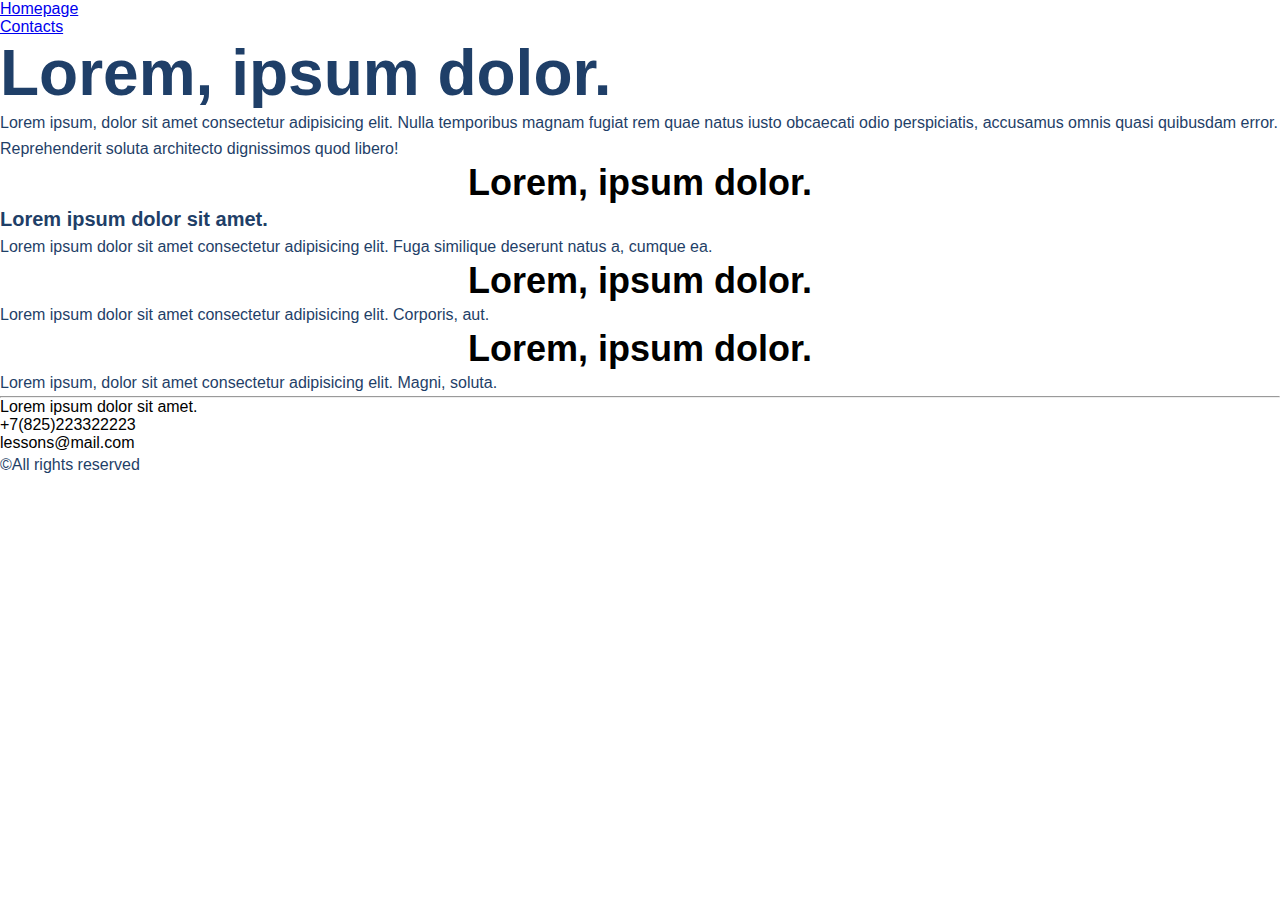
==== index.html @ d2305cfe "first commit" ====
<!DOCTYPE html>
<html lang="en">

<head>
    <meta charset="UTF-8">
    <meta http-equiv="X-UA-Compatible" content="IE=edge">
    <meta name="viewport" content="width=device-width, initial-scale=1.0">
    <title>Document</title>
    <link rel="stylesheet" href="style.css">
</head>

<body>
    <ul class="list">
        <li><a href="index.html">Homepage</a></li>
        <li><a href="contacts.html">Contacts</a></li>
    </ul>
    <h1 class="heading">Lorem, ipsum dolor.</h1>
    <p class="text">Lorem ipsum, dolor sit amet consectetur adipisicing elit. Nulla temporibus magnam fugiat rem quae
        natus iusto
        obcaecati odio perspiciatis, accusamus omnis quasi quibusdam error. Reprehenderit soluta architecto
        dignissimos
        quod libero!</p>
    <h3 class="heading__h3">Lorem, ipsum dolor.</h3>
    <h4 class="heading__h4">Lorem ipsum dolor sit amet.</h4>
    <p class="text">Lorem ipsum dolor sit amet consectetur adipisicing elit. Fuga similique deserunt natus a, cumque ea.
    </p>
    <h3 class="heading__h3">Lorem, ipsum dolor.</h3>
    <p class="text">Lorem ipsum dolor sit amet consectetur adipisicing elit. Corporis, aut.</p>
    <h3 class="heading__h3">Lorem, ipsum dolor.</h3>
    <p class="text">Lorem ipsum, dolor sit amet consectetur adipisicing elit. Magni, soluta.</p>
    <hr>
    <ul class="list">
        <li>Lorem ipsum dolor sit amet.</li>
        <li>+7(825)223322223</li>
        <li>lessons@mail.com</li>
    </ul>
    <p class="text">&copy;All rights reserved</p>

</body>

</html>
---- style.css ----
* {
    margin: 0;
    padding: 0;
}

body {
    font-family: sans-serif;
}

.text {
    font-size: 16px;
    line-height: 26px;
    color: #1F3F68;
}

.heading {
    font-size: 64px;
    color: #1F3F68;
}

.heading__h2 {
    font-weight: 500;
    font-size: 44px;
    text-align: center;
}

.heading__h3 {
    font-size: 36px;
    text-align: center;
}

.heading__h4 {
    font-size: 20px;
    line-height: 30px;
    color: #1F3F68;
}

.form {
    border: 1px solid #356EAD;
    box-sizing: border-box;
    border-radius: 10px;
    opacity: 0.4;
}

.button__submit {
    background: #5A98D0;
    box-shadow: 5px 20px 50px rgba(16, 112, 177, 0.2);
    border-radius: 10px;
    font-weight: 500;
    font-size: 16px;
    line-height: 26px;
    text-align: center;
    color: #FFFFFF;
    text-transform: uppercase;
}

.block {
    border: 1px solid #000;
    width: 350px;
    height: 250px;
    margin-left: 50px;
    margin-top: 20px;
    padding: 16px;
    box-sizing: border-box;
}
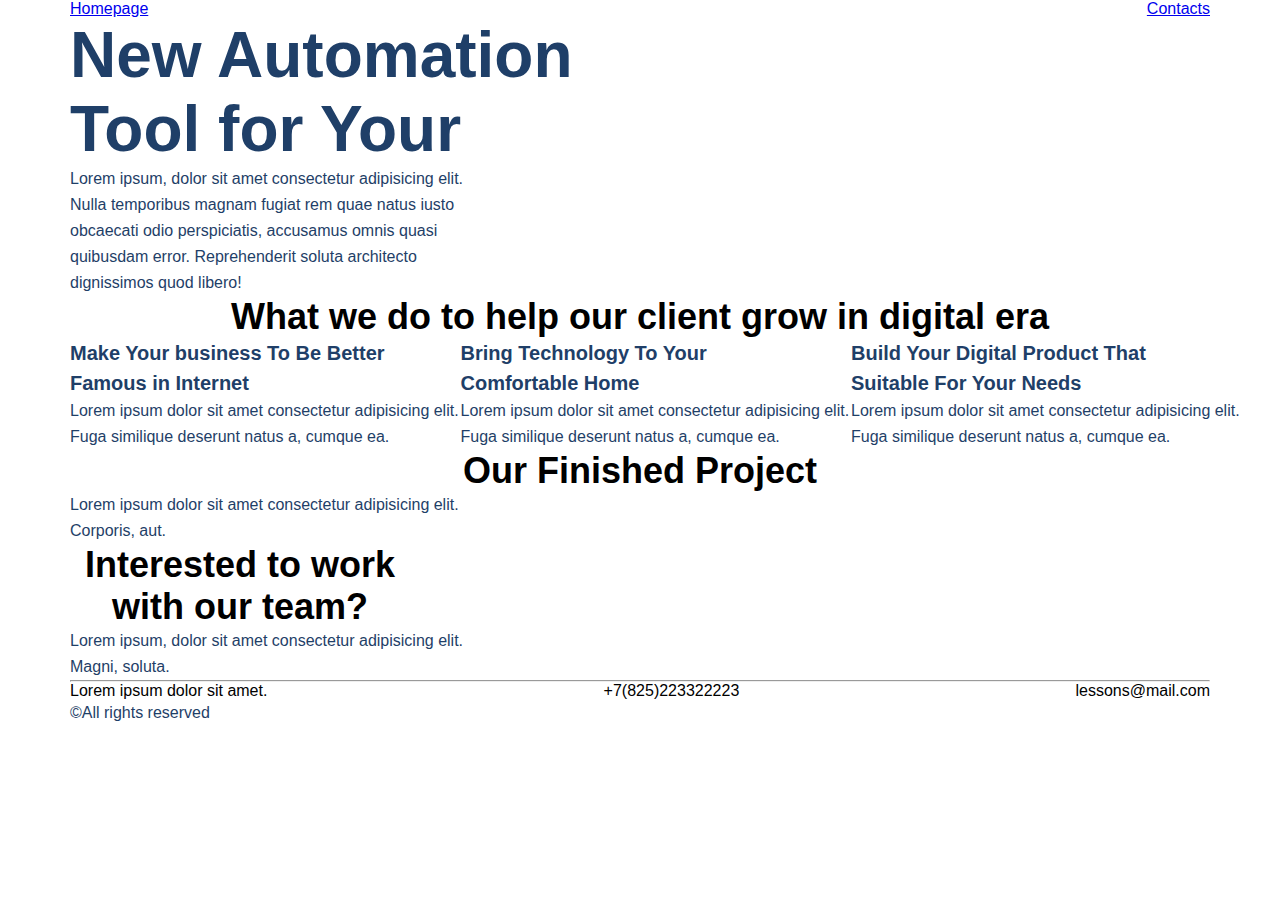
==== commit 180f2b28: "changed css" ====
--- a/index.html
+++ b/index.html
@@ -10,31 +10,80 @@
 </head>
 
 <body>
-    <ul class="list">
-        <li><a href="index.html">Homepage</a></li>
-        <li><a href="contacts.html">Contacts</a></li>
-    </ul>
-    <h1 class="heading">Lorem, ipsum dolor.</h1>
-    <p class="text">Lorem ipsum, dolor sit amet consectetur adipisicing elit. Nulla temporibus magnam fugiat rem quae
-        natus iusto
-        obcaecati odio perspiciatis, accusamus omnis quasi quibusdam error. Reprehenderit soluta architecto
-        dignissimos
-        quod libero!</p>
-    <h3 class="heading__h3">Lorem, ipsum dolor.</h3>
-    <h4 class="heading__h4">Lorem ipsum dolor sit amet.</h4>
-    <p class="text">Lorem ipsum dolor sit amet consectetur adipisicing elit. Fuga similique deserunt natus a, cumque ea.
-    </p>
-    <h3 class="heading__h3">Lorem, ipsum dolor.</h3>
-    <p class="text">Lorem ipsum dolor sit amet consectetur adipisicing elit. Corporis, aut.</p>
-    <h3 class="heading__h3">Lorem, ipsum dolor.</h3>
-    <p class="text">Lorem ipsum, dolor sit amet consectetur adipisicing elit. Magni, soluta.</p>
-    <hr>
-    <ul class="list">
-        <li>Lorem ipsum dolor sit amet.</li>
-        <li>+7(825)223322223</li>
-        <li>lessons@mail.com</li>
-    </ul>
-    <p class="text">&copy;All rights reserved</p>
+    <div class="container">
+        <ul class="menu">
+            <li><a href="index.html">Homepage</a></li>
+            <li><a href="contacts.html">Contacts</a></li>
+        </ul>
+
+        <div class="about-page">
+            <h1 class="heading">New Automation Tool for Your</h1>
+
+            <p class="text">Lorem ipsum, dolor sit amet consectetur adipisicing elit. Nulla temporibus magnam fugiat rem
+                quae
+                natus iusto
+                obcaecati odio perspiciatis, accusamus omnis quasi quibusdam error. Reprehenderit soluta architecto
+                dignissimos
+                quod libero!
+            </p>
+        </div>
+
+        <div class="benefits-page">
+            <h3 class="heading__h3 container">What we do to help our client grow in digital era</h3>
+
+            <div class="benefits-list">
+                <div class="benefit benefit-1">
+                    <h4 class="heading__h4">Make Your business To Be Better Famous in Internet</h4>
+                    <p class="text">Lorem ipsum dolor sit amet consectetur adipisicing elit. Fuga similique deserunt
+                        natus
+                        a, cumque
+                        ea.
+                    </p>
+                </div>
+
+                <div class="benefit benefit-2">
+                    <h4 class="heading__h4">Bring Technology To Your Comfortable Home</h4>
+                    <p class="text">Lorem ipsum dolor sit amet consectetur adipisicing elit. Fuga similique deserunt
+                        natus
+                        a, cumque
+                        ea.
+                    </p>
+                </div>
+
+                <div class="benefit benefit-3">
+                    <h4 class="heading__h4">Build Your Digital Product That Suitable For Your Needs</h4>
+                    <p class="text">Lorem ipsum dolor sit amet consectetur adipisicing elit. Fuga similique deserunt
+                        natus
+                        a, cumque
+                        ea.
+                    </p>
+                </div>
+            </div>
+        </div>
+
+        <div class="project-example container">
+            <h3 class="heading__h3">Our Finished Project</h3>
+            <p class="text">Lorem ipsum dolor sit amet consectetur adipisicing elit. Corporis, aut.</p>
+        </div>
+
+        <div class="call-to-action">
+            <h3 class="heading__h3">Interested to work with our team?</h3>
+            <p class="text">Lorem ipsum, dolor sit amet consectetur adipisicing elit. Magni, soluta.</p>
+        </div>
+
+        <hr>
+
+        <div class="footer">
+            <ul class="contacts">
+                <li>Lorem ipsum dolor sit amet.</li>
+                <li>+7(825)223322223</li>
+                <li>lessons@mail.com</li>
+            </ul>
+            <div class="copyright">
+                <p class="text">&copy;All rights reserved</p>
+            </div>
+        </div>
+    </div>
 
 </body>
 
--- a/style.css
+++ b/style.css
@@ -3,17 +3,31 @@
     padding: 0;
 }
 
+.container {
+    width: 1140px;
+    margin: 0 auto;
+    }
+
 body {
     font-family: sans-serif;
 }
 
+.menu {
+    list-style-type: none;
+    display: flex;
+    justify-content: space-between;
+    align-items: center;
+}
+
 .text {
     font-size: 16px;
+    width: 425px;
     line-height: 26px;
     color: #1F3F68;
 }
 
 .heading {
+    width: 510px;
     font-size: 64px;
     color: #1F3F68;
 }
@@ -35,6 +49,22 @@
     color: #1F3F68;
 }
 
+.benefits-list {
+    display: flex;
+    flex-wrap: wrap;
+    justify-content: space-between;
+}
+
+.benefit {
+    width: 359px;
+}
+
+.contacts-information-and-form {
+    display: flex;
+    flex-wrap: wrap;
+    justify-content: space-between;
+}
+
 .form {
     border: 1px solid #356EAD;
     box-sizing: border-box;
@@ -54,12 +84,21 @@
     text-transform: uppercase;
 }
 
-.block {
-    border: 1px solid #000;
-    width: 350px;
-    height: 250px;
-    margin-left: 50px;
-    margin-top: 20px;
-    padding: 16px;
-    box-sizing: border-box;
+.map-widget {
+    width: 100%;
+}
+
+.call-to-action {
+    width: 495px;
+}
+
+.call-to-action > .heading__h3 {
+    width: 340px;
+}
+
+.contacts {
+    list-style-type: none;
+    display: flex;
+    flex-wrap: wrap;
+    justify-content: space-between;
 }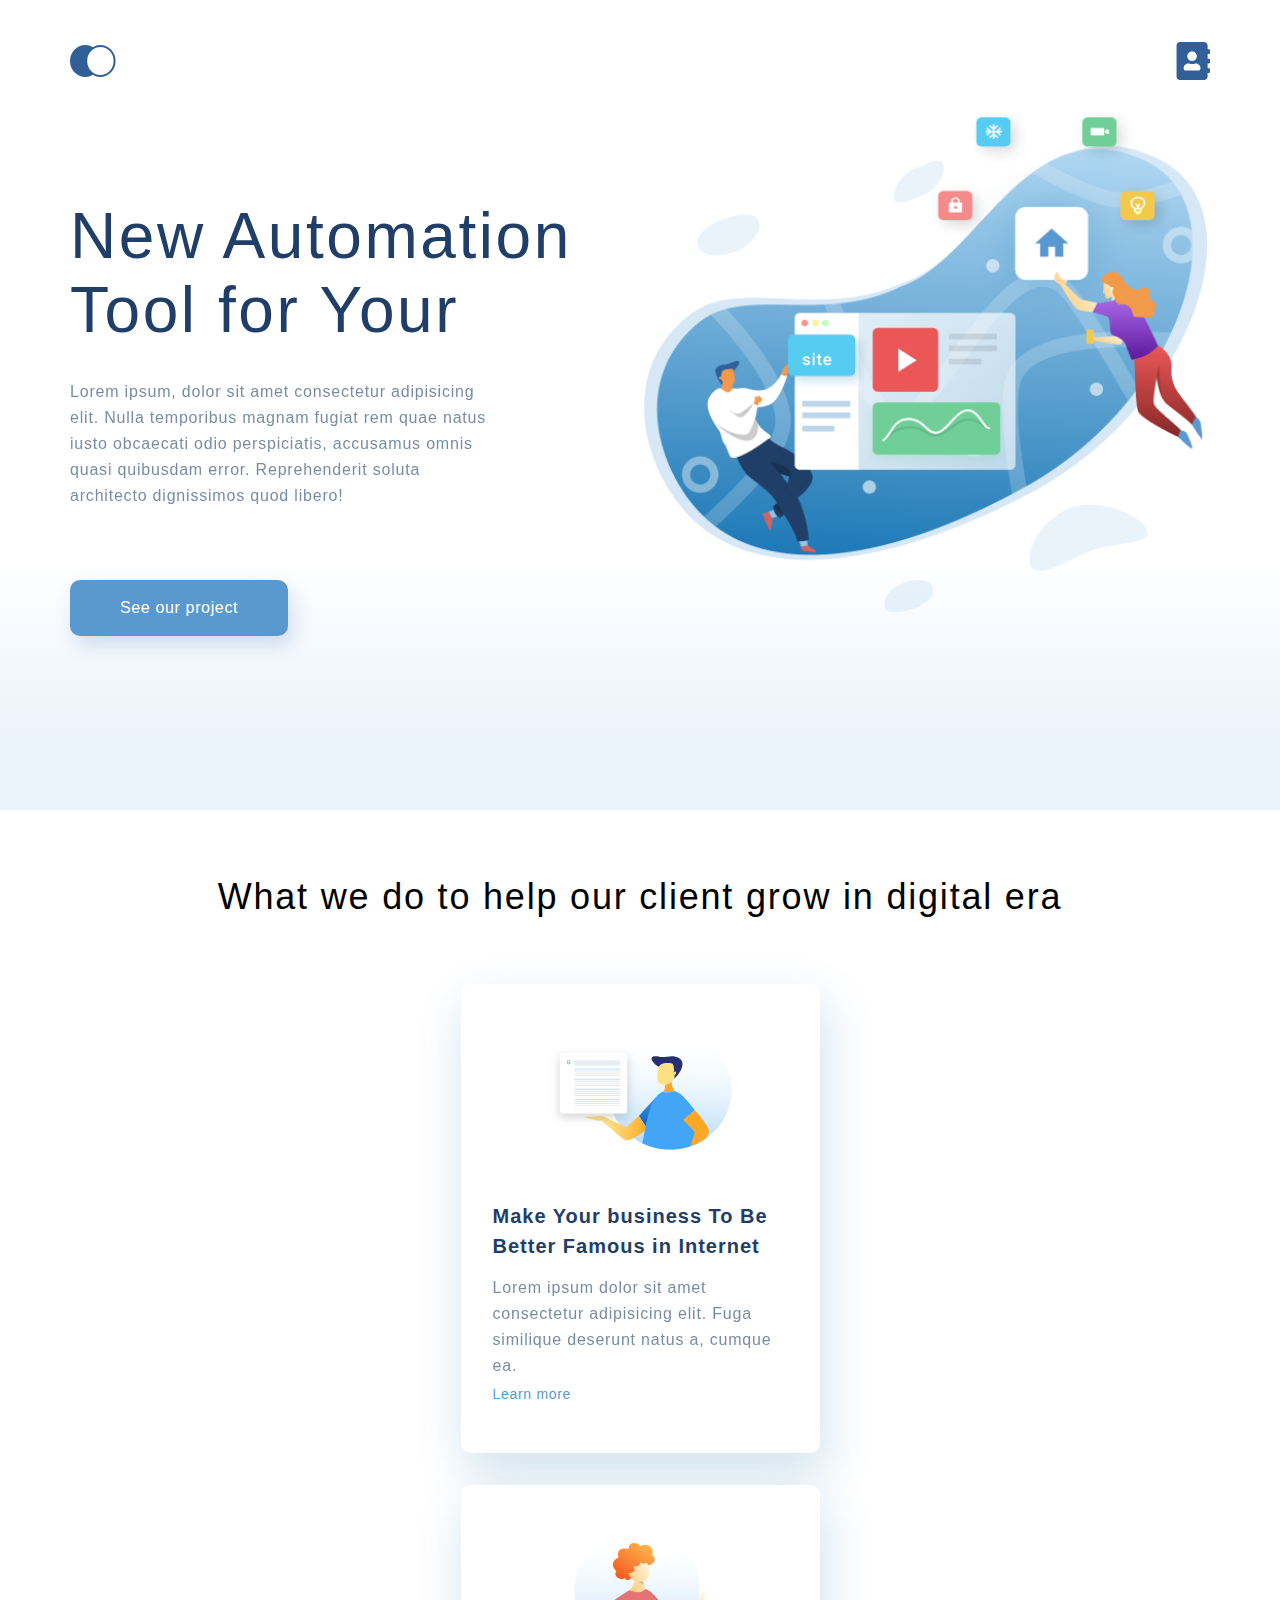
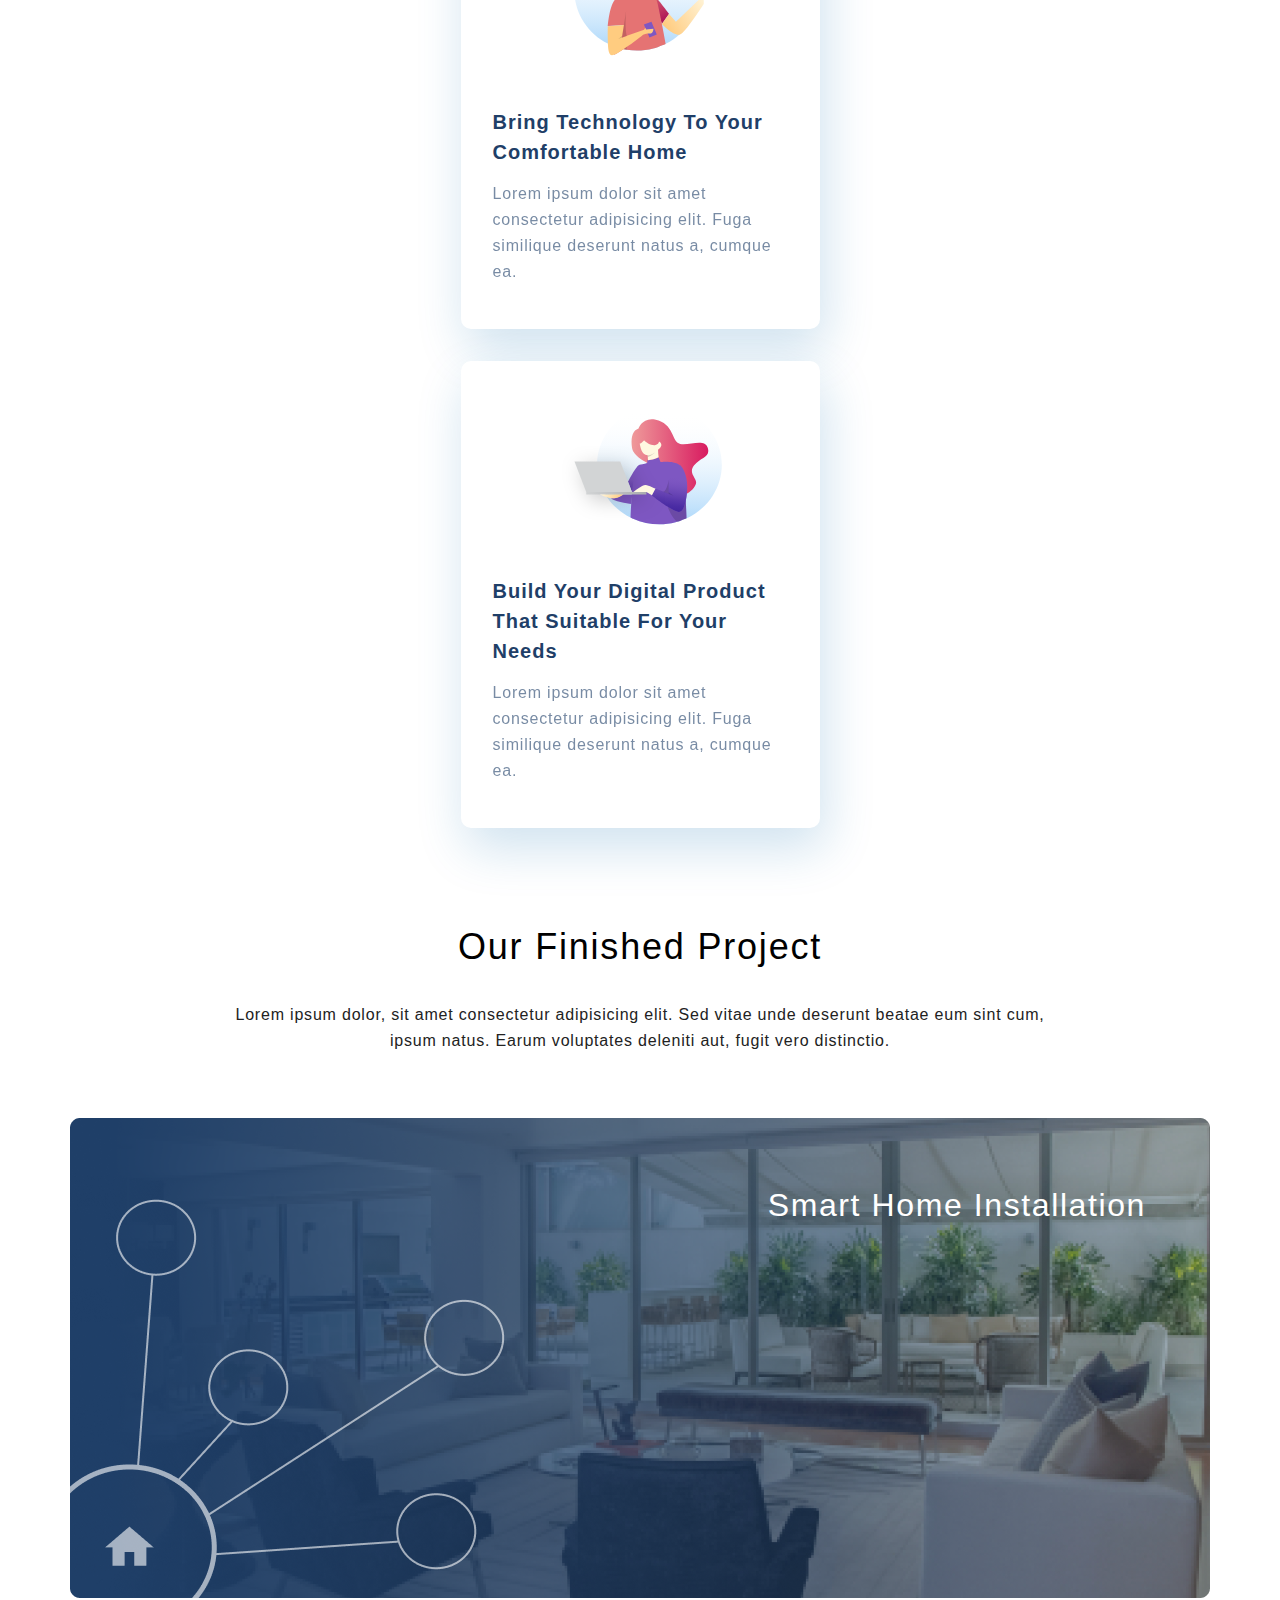
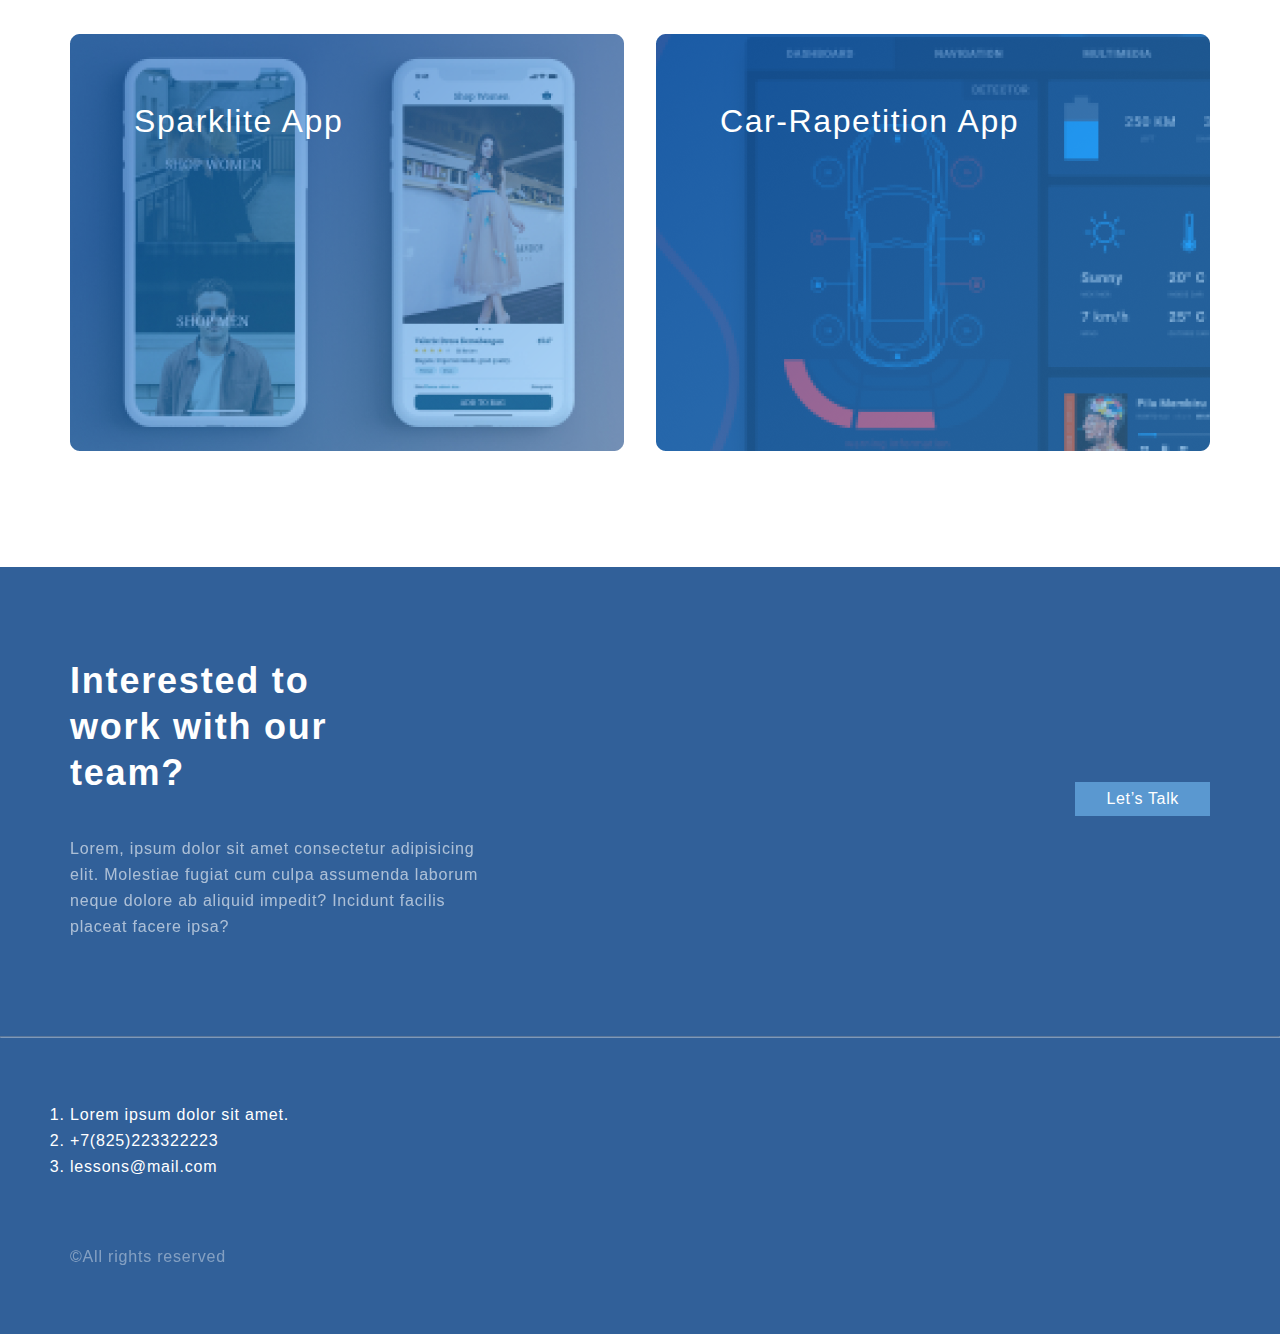
==== commit 64a4c928: "added styles from designers maquette" ====
--- a/index.html
+++ b/index.html
@@ -10,81 +10,118 @@
 </head>
 
 <body>
-    <div class="container">
-        <ul class="menu">
-            <li><a href="index.html">Homepage</a></li>
-            <li><a href="contacts.html">Contacts</a></li>
-        </ul>
+    <div class="about-page">
+        <div class="container about__box">
+            <ul class="menu">
+                <li><a href="index.html"><img src="images/logo.svg" alt="logo"></a></li>
+                <li><a href="contacts.html"><img src="images/contacts.svg" alt="contacts"></a></li>
+            </ul>
 
-        <div class="about-page">
-            <h1 class="heading">New Automation Tool for Your</h1>
+            <div class="about-info">
+                <h1 class="about-heading">New Automation Tool for Your</h1>
 
-            <p class="text">Lorem ipsum, dolor sit amet consectetur adipisicing elit. Nulla temporibus magnam fugiat rem
-                quae
-                natus iusto
-                obcaecati odio perspiciatis, accusamus omnis quasi quibusdam error. Reprehenderit soluta architecto
-                dignissimos
-                quod libero!
-            </p>
+                <p class="text text__about">Lorem ipsum, dolor sit amet consectetur adipisicing elit. Nulla temporibus
+                    magnam fugiat
+                    rem
+                    quae
+                    natus iusto
+                    obcaecati odio perspiciatis, accusamus omnis quasi quibusdam error. Reprehenderit soluta architecto
+                    dignissimos
+                    quod libero!
+                </p>
+                <a href="#" class="about__button">See our project</a>
+            </div>
         </div>
+    </div>
 
-        <div class="benefits-page">
-            <h3 class="heading__h3 container">What we do to help our client grow in digital era</h3>
+    <div class="benefits-page container">
+        <h3 class="heading">What we do to help our client grow in digital era</h3>
 
-            <div class="benefits-list">
-                <div class="benefit benefit-1">
-                    <h4 class="heading__h4">Make Your business To Be Better Famous in Internet</h4>
-                    <p class="text">Lorem ipsum dolor sit amet consectetur adipisicing elit. Fuga similique deserunt
-                        natus
-                        a, cumque
-                        ea.
+        <div class="benefits-list">
+            <div class="benefit">
+                <img class="benefit-img" src="images/benefit-1.svg" alt="benefit 1">
+                <h4 class="heading-mini">Make Your business To Be
+                    Better Famous in Internet</h4>
+                <p class="text">Lorem ipsum dolor sit amet consectetur adipisicing elit. Fuga similique deserunt
+                    natus
+                    a, cumque
+                    ea.
+                </p>
+                <a class="benefit__link" href="#">Learn more</a>
+            </div>
+
+            <div class="benefit">
+                <img class="benefit-img" src="images/benefit-2.svg" alt="benefit 2">
+                <h4 class="heading-mini">Bring Technology To Your
+                    Comfortable Home</h4>
+                <p class="text">Lorem ipsum dolor sit amet consectetur adipisicing elit. Fuga similique deserunt
+                    natus
+                    a, cumque
+                    ea.
+                </p>
+            </div>
+
+            <div class="benefit">
+                <img class="benefit-img" src="images/benefit-3.svg" alt="benefit 3">
+                <h4 class="heading-mini">Build Your Digital Product
+                    That Suitable For Your Needs</h4>
+                <p class="text">Lorem ipsum dolor sit amet consectetur adipisicing elit. Fuga similique deserunt
+                    natus
+                    a, cumque
+                    ea.
+                </p>
+            </div>
+        </div>
+    </div>
+
+    <div class="project-example container">
+        <h3 class="heading">Our Finished Project</h3>
+        <p class="text text-project">Lorem ipsum dolor, sit amet consectetur adipisicing elit. Sed vitae unde deserunt
+            beatae eum sint cum, ipsum natus. Earum voluptates deleniti aut, fugit vero distinctio.</p>
+
+        <div class="project__item">
+            <img class="project__img" src="images/smart-home.png" alt="smart home picture">
+            <p class="text__project">Smart Home Installation</p>
+        </div>
+        <div class="project__parent">
+            <div class="project__item project__item_margin">
+                <img class="project__img" src="images/sparklite.png" alt="phone picture">
+                <p class="text__project-item">Sparklite App</p>
+            </div>
+            <div class="project__item">
+                <img class="project__img" src="images/car-rapetition.png" alt="cars picture">
+                <p class="text__project-item">Car-Rapetition App</p>
+            </div>
+        </div>
+    </div>
+
+    <div class="footer">
+        <div class="container">
+            <div class="call-to-action">
+                <div class="call-to-action__text">
+                    <h3 class="heading__call-to-action">Interested to work with our team?</h3>
+                    <p class="text text__footer">Lorem, ipsum dolor sit amet consectetur adipisicing elit. Molestiae
+                        fugiat cum culpa assumenda laborum neque dolore ab aliquid impedit? Incidunt facilis placeat
+                        facere ipsa?
                     </p>
                 </div>
-
-                <div class="benefit benefit-2">
-                    <h4 class="heading__h4">Bring Technology To Your Comfortable Home</h4>
-                    <p class="text">Lorem ipsum dolor sit amet consectetur adipisicing elit. Fuga similique deserunt
-                        natus
-                        a, cumque
-                        ea.
-                    </p>
-                </div>
-
-                <div class="benefit benefit-3">
-                    <h4 class="heading__h4">Build Your Digital Product That Suitable For Your Needs</h4>
-                    <p class="text">Lorem ipsum dolor sit amet consectetur adipisicing elit. Fuga similique deserunt
-                        natus
-                        a, cumque
-                        ea.
-                    </p>
-                </div>
+                <a href="#" class="call-to-action__button">Let’s Talk</a>
             </div>
-        </div>
-
-        <div class="project-example container">
-            <h3 class="heading__h3">Our Finished Project</h3>
-            <p class="text">Lorem ipsum dolor sit amet consectetur adipisicing elit. Corporis, aut.</p>
-        </div>
-
-        <div class="call-to-action">
-            <h3 class="heading__h3">Interested to work with our team?</h3>
-            <p class="text">Lorem ipsum, dolor sit amet consectetur adipisicing elit. Magni, soluta.</p>
         </div>
 
         <hr>
 
-        <div class="footer">
-            <ul class="contacts">
-                <li>Lorem ipsum dolor sit amet.</li>
-                <li>+7(825)223322223</li>
-                <li>lessons@mail.com</li>
+        <div class="container">
+            <ul class="contacts__footer">
+                <li class="footer__list">Lorem ipsum dolor sit amet.</li>
+                <li class="footer__list">+7(825)223322223</li>
+                <li class="footer__list">lessons@mail.com</li>
             </ul>
             <div class="copyright">
-                <p class="text">&copy;All rights reserved</p>
+                <p class="text__copyright">&copy;All rights reserved</p>
             </div>
         </div>
     </div>
-
 </body>
 
 </html>--- a/style.css
+++ b/style.css
@@ -1,104 +1,520 @@
 * {
-    margin: 0;
-    padding: 0;
+  margin: 0;
+  padding: 0;
+}
+
+body {
+  font-family: sans-serif;
 }
 
 .container {
-    width: 1140px;
-    margin: 0 auto;
-    }
-
-body {
-    font-family: sans-serif;
+  max-width: 1140px;
+  margin: 0 auto;
+}
+
+.about__box {
+  display: -webkit-box;
+  display: -ms-flexbox;
+  display: flex;
+  -webkit-box-orient: vertical;
+  -webkit-box-direction: normal;
+      -ms-flex-direction: column;
+          flex-direction: column;
+  height: 100%;
+}
+
+.about-page {
+  padding-top: 42px;
+  min-height: 768px;
+  background: -webkit-gradient(linear, left bottom, left top, color-stop(8.84%, #EBF3FB), color-stop(31.12%, rgba(152, 195, 232, 0)));
+  background: linear-gradient(0deg, #EBF3FB 8.84%, rgba(152, 195, 232, 0) 31.12%);
 }
 
 .menu {
-    list-style-type: none;
+  list-style-type: none;
+  display: -webkit-box;
+  display: -ms-flexbox;
+  display: flex;
+  -webkit-box-pack: justify;
+      -ms-flex-pack: justify;
+          justify-content: space-between;
+  -webkit-box-align: center;
+      -ms-flex-align: center;
+          align-items: center;
+}
+
+.text {
+  font-size: 16px;
+  width: 425px;
+  line-height: 26px;
+  color: #1F3F68;
+  opacity: 0.6;
+  letter-spacing: 0.05em;
+}
+
+.text-project {
+  width: 75%;
+  margin: 0 auto;
+  color: #222222;
+  opacity: 1;
+  text-align: center;
+  margin: 32px auto 64px;
+}
+
+.text__about {
+  text-align: left;
+}
+
+.about-info {
+  padding-top: 115px;
+  -webkit-box-flex: 1;
+      -ms-flex-positive: 1;
+          flex-grow: 1;
+  background-image: url(images/about-background.png);
+  background-repeat: no-repeat;
+  background-position: right center;
+  background-size: 50%;
+}
+
+.about-heading {
+  width: 510px;
+  font-size: 64px;
+  color: #1F3F68;
+  font-weight: 300;
+  font-size: 64px;
+  line-height: 74px;
+  letter-spacing: 0.04em;
+  margin-bottom: 32px;
+}
+
+.about__button {
+  font-size: 16px;
+  line-height: 26px;
+  text-align: center;
+  letter-spacing: 0.04em;
+  color: #FFFFFF;
+  background: #5A98D0;
+  -webkit-box-shadow: 5px 10px 20px rgba(53, 110, 173, 0.2);
+          box-shadow: 5px 10px 20px rgba(53, 110, 173, 0.2);
+  border-radius: 10px;
+  padding: 15px 50px;
+  text-decoration: none;
+  display: inline-block;
+  margin-top: 71px;
+}
+
+.benefits-page {
+  padding-top: 64px;
+}
+
+.heading {
+  font-size: 36px;
+  text-align: center;
+  font-weight: 300;
+  line-height: 46px;
+  letter-spacing: 0.05em;
+  color: #000000;
+}
+
+.heading-mini {
+  font-size: 20px;
+  line-height: 30px;
+  color: #1F3F68;
+  letter-spacing: 0.05em;
+  margin-bottom: 14px;
+}
+
+.benefits-list {
+  display: -webkit-box;
+  display: -ms-flexbox;
+  display: flex;
+  -ms-flex-wrap: wrap;
+      flex-wrap: wrap;
+  -webkit-box-pack: justify;
+      -ms-flex-pack: justify;
+          justify-content: space-between;
+  padding-top: 64px;
+  padding-bottom: 64px;
+}
+
+.benefit {
+  display: -webkit-box;
+  display: -ms-flexbox;
+  display: flex;
+  -webkit-box-orient: vertical;
+  -webkit-box-direction: normal;
+      -ms-flex-direction: column;
+          flex-direction: column;
+  width: 359px;
+  padding: 44px 32px;
+  -webkit-box-sizing: border-box;
+          box-sizing: border-box;
+  background-color: #FFFFFF;
+  -webkit-box-shadow: 5px 20px 50px rgba(16, 112, 177, 0.2);
+          box-shadow: 5px 20px 50px rgba(16, 112, 177, 0.2);
+  border-radius: 10px;
+}
+
+.benefit-img {
+  -ms-flex-item-align: center;
+      -ms-grid-row-align: center;
+      align-self: center;
+  margin-bottom: 51px;
+}
+
+.benefit .text {
+  width: 100%;
+}
+
+.benefit__link {
+  font-size: 14px;
+  line-height: 30px;
+  letter-spacing: 0.05em;
+  color: #5A98D0;
+  text-decoration: none;
+}
+
+.project__img {
+  width: 100%;
+}
+
+.project__parent {
+  display: -webkit-box;
+  display: -ms-flexbox;
+  display: flex;
+  -webkit-box-pack: justify;
+      -ms-flex-pack: justify;
+          justify-content: space-between;
+  margin-top: 32px;
+}
+
+.project__item {
+  position: relative;
+  -webkit-box-flex: 1;
+      -ms-flex-positive: 1;
+          flex-grow: 1;
+}
+
+.project__item_margin {
+  margin-right: 32px;
+}
+
+.text__project {
+  font-size: 32px;
+  line-height: 46px;
+  text-align: right;
+  letter-spacing: 0.05em;
+  color: #FFFFFF;
+  position: absolute;
+  top: 64px;
+  right: 64px;
+}
+
+.text__project-item {
+  font-size: 32px;
+  line-height: 46px;
+  text-align: left;
+  letter-spacing: 0.05em;
+  color: #FFFFFF;
+  position: absolute;
+  top: 64px;
+  left: 64px;
+}
+
+.contacts-information-and-form {
+  display: -webkit-box;
+  display: -ms-flexbox;
+  display: flex;
+  -ms-flex-wrap: wrap;
+      flex-wrap: wrap;
+  -webkit-box-pack: justify;
+      -ms-flex-pack: justify;
+          justify-content: space-between;
+}
+
+.form {
+  border: 1px solid #356EAD;
+  -webkit-box-sizing: border-box;
+          box-sizing: border-box;
+  border-radius: 10px;
+  opacity: 0.4;
+}
+
+.button__submit {
+  background: #5A98D0;
+  -webkit-box-shadow: 5px 20px 50px rgba(16, 112, 177, 0.2);
+          box-shadow: 5px 20px 50px rgba(16, 112, 177, 0.2);
+  border-radius: 10px;
+  font-weight: 500;
+  font-size: 16px;
+  line-height: 26px;
+  text-align: center;
+  color: #FFFFFF;
+  text-transform: uppercase;
+}
+
+.map-widget {
+  width: 100%;
+  border: 1px solid #000;
+}
+
+.footer {
+  background-color: #316099;
+  padding-top: 91px;
+  padding-bottom: 64px;
+  margin-top: 112px;
+}
+
+.call-to-action {
+  background-color: #316099;
+  padding-bottom: 96px;
+  display: -webkit-box;
+  display: -ms-flexbox;
+  display: flex;
+  -webkit-box-pack: justify;
+      -ms-flex-pack: justify;
+          justify-content: space-between;
+  -webkit-box-align: center;
+      -ms-flex-align: center;
+          align-items: center;
+}
+
+.heading__call-to-action {
+  font-size: 36px;
+  line-height: 46px;
+  letter-spacing: 0.05em;
+  color: #FFFFFF;
+  text-align: left;
+}
+
+.text__footer {
+  font-size: 16px;
+  line-height: 26px;
+  letter-spacing: 0.05em;
+  color: #FFFFFF;
+  opacity: 0.6;
+  padding-top: 40px;
+}
+
+.call-to-action__button {
+  text-decoration: none;
+  font-size: 16px;
+  line-height: 26px;
+  text-align: center;
+  letter-spacing: 0.04em;
+  color: #FFFFFF;
+  padding: 15px 80px;
+  background: #5A98D0;
+}
+
+hr {
+  opacity: 0.4;
+}
+
+.contacts__footer {
+  display: -webkit-box;
+  display: -ms-flexbox;
+  display: flex;
+  -webkit-box-pack: justify;
+      -ms-flex-pack: justify;
+          justify-content: space-between;
+  color: #FFFFFF;
+  margin-top: 64px;
+}
+
+.footer__list {
+  font-size: 16px;
+  line-height: 26px;
+  letter-spacing: 0.05em;
+  color: #FFFFFF;
+  -webkit-box-flex: 1;
+      -ms-flex-positive: 1;
+          flex-grow: 1;
+  -ms-flex-preferred-size: 33.3333%;
+      flex-basis: 33.3333%;
+  margin-right: 32px;
+  list-style-type: decimal;
+}
+
+.copyright {
+  margin-top: 64px;
+}
+
+.text__copyright {
+  font-size: 16px;
+  line-height: 26px;
+  letter-spacing: 0.05em;
+  color: #FFFFFF;
+  opacity: 0.4;
+}
+
+@media (max-width: 1024px) {
+  .container {
+    padding-left: 32px;
+    padding-right: 32px;
+  }
+  .about-info {
+    background-position: right 280px;
+  }
+}
+
+.benefits-list {
+  -webkit-box-orient: vertical;
+  -webkit-box-direction: normal;
+      -ms-flex-direction: column;
+          flex-direction: column;
+  -webkit-box-align: center;
+      -ms-flex-align: center;
+          align-items: center;
+}
+
+.benefit {
+  margin-bottom: 32px;
+}
+
+.heading__call-to-action {
+  width: 340px;
+}
+
+.call-to-action__button {
+  padding: 4px 31px;
+}
+
+.contacts__footer {
+  -webkit-box-orient: vertical;
+  -webkit-box-direction: normal;
+      -ms-flex-direction: column;
+          flex-direction: column;
+}
+
+@media (max-width: 667px) {
+  .about-page {
+    min-height: 376px;
+    padding-bottom: 41px;
+    -webkit-box-sizing: border-box;
+            box-sizing: border-box;
+  }
+  .about-box {
+    padding-top: 24px;
+  }
+  .about-info {
+    padding-top: 36px;
+    display: -webkit-box;
+    display: -ms-flexbox;
     display: flex;
-    justify-content: space-between;
-    align-items: center;
-}
-
-.text {
+    -webkit-box-orient: vertical;
+    -webkit-box-direction: normal;
+        -ms-flex-direction: column;
+            flex-direction: column;
+    -webkit-box-align: center;
+        -ms-flex-align: center;
+            align-items: center;
+    background-image: none;
+  }
+  .about-heading {
+    width: 100%;
+    font-size: 32px;
+    line-height: 37px;
+    margin-bottom: 12px;
+    text-align: center;
+  }
+  .text__about {
+    width: 100%;
+    text-align: center;
+  }
+  .about__button {
+    font-size: 12px;
+    line-height: 26px;
+    padding: 0 8px;
+  }
+  .heading {
+    font-size: 24px;
+    line-height: 28px;
+  }
+  .benefits-page {
+    padding-top: 48px;
+  }
+  .benefits-page container {
+    padding-top: 32px;
+  }
+  .benefit {
+    width: 100%;
+  }
+  .project__parent {
+    -webkit-box-orient: vertical;
+    -webkit-box-direction: normal;
+        -ms-flex-direction: column;
+            flex-direction: column;
+    margin-top: 16px;
+  }
+  .text-project {
+    width: 100%;
+  }
+  .text__project {
     font-size: 16px;
-    width: 425px;
-    line-height: 26px;
-    color: #1F3F68;
-}
-
-.heading {
-    width: 510px;
-    font-size: 64px;
-    color: #1F3F68;
-}
-
-.heading__h2 {
-    font-weight: 500;
-    font-size: 44px;
+    line-height: 19px;
+    top: 16px;
+    right: 16px;
+  }
+  .text__project-item {
+    left: 16px;
+    font-size: 16px;
+    line-height: 19px;
+  }
+  .project__item_margin {
+    margin-right: 0;
+    margin-bottom: 16px;
+  }
+  .footer {
+    margin-top: 16px;
+  }
+  .call-to-action {
+    -webkit-box-orient: vertical;
+    -webkit-box-direction: normal;
+        -ms-flex-direction: column;
+            flex-direction: column;
+    width: 100%;
+    padding-bottom: 40px;
+  }
+  .heading__call-to-action {
+    width: 340px;
+    font-size: 24px;
+    line-height: 28px;
     text-align: center;
-}
-
-.heading__h3 {
-    font-size: 36px;
-    text-align: center;
-}
-
-.heading__h4 {
-    font-size: 20px;
-    line-height: 30px;
-    color: #1F3F68;
-}
-
-.benefits-list {
-    display: flex;
-    flex-wrap: wrap;
-    justify-content: space-between;
-}
-
-.benefit {
-    width: 359px;
-}
-
-.contacts-information-and-form {
-    display: flex;
-    flex-wrap: wrap;
-    justify-content: space-between;
-}
-
-.form {
-    border: 1px solid #356EAD;
-    box-sizing: border-box;
-    border-radius: 10px;
-    opacity: 0.4;
-}
-
-.button__submit {
-    background: #5A98D0;
-    box-shadow: 5px 20px 50px rgba(16, 112, 177, 0.2);
-    border-radius: 10px;
-    font-weight: 500;
+  }
+  .call-to-action__button {
+    padding: 5px 20px;
+  }
+  .text__footer {
     font-size: 16px;
     line-height: 26px;
+    width: 100%;
     text-align: center;
-    color: #FFFFFF;
-    text-transform: uppercase;
-}
-
-.map-widget {
-    width: 100%;
-}
-
-.call-to-action {
-    width: 495px;
-}
-
-.call-to-action > .heading__h3 {
-    width: 340px;
-}
-
-.contacts {
-    list-style-type: none;
-    display: flex;
-    flex-wrap: wrap;
-    justify-content: space-between;
-}+    padding-top: 32px;
+    padding-bottom: 40px;
+  }
+  .contacts__footer {
+    margin-top: 32px;
+    -webkit-box-orient: vertical;
+    -webkit-box-direction: normal;
+        -ms-flex-direction: column;
+            flex-direction: column;
+  }
+  .footer__list {
+    line-height: 19px;
+    padding-bottom: 18px;
+  }
+  .text__copyright {
+    text-align: center;
+  }
+  .footer {
+    padding-top: 16px;
+    padding-bottom: 32px;
+    margin-top: 82px;
+    text-align: center;
+  }
+  .copyright {
+    margin-top: 40px;
+  }
+}
+/*# sourceMappingURL=style.css.map */